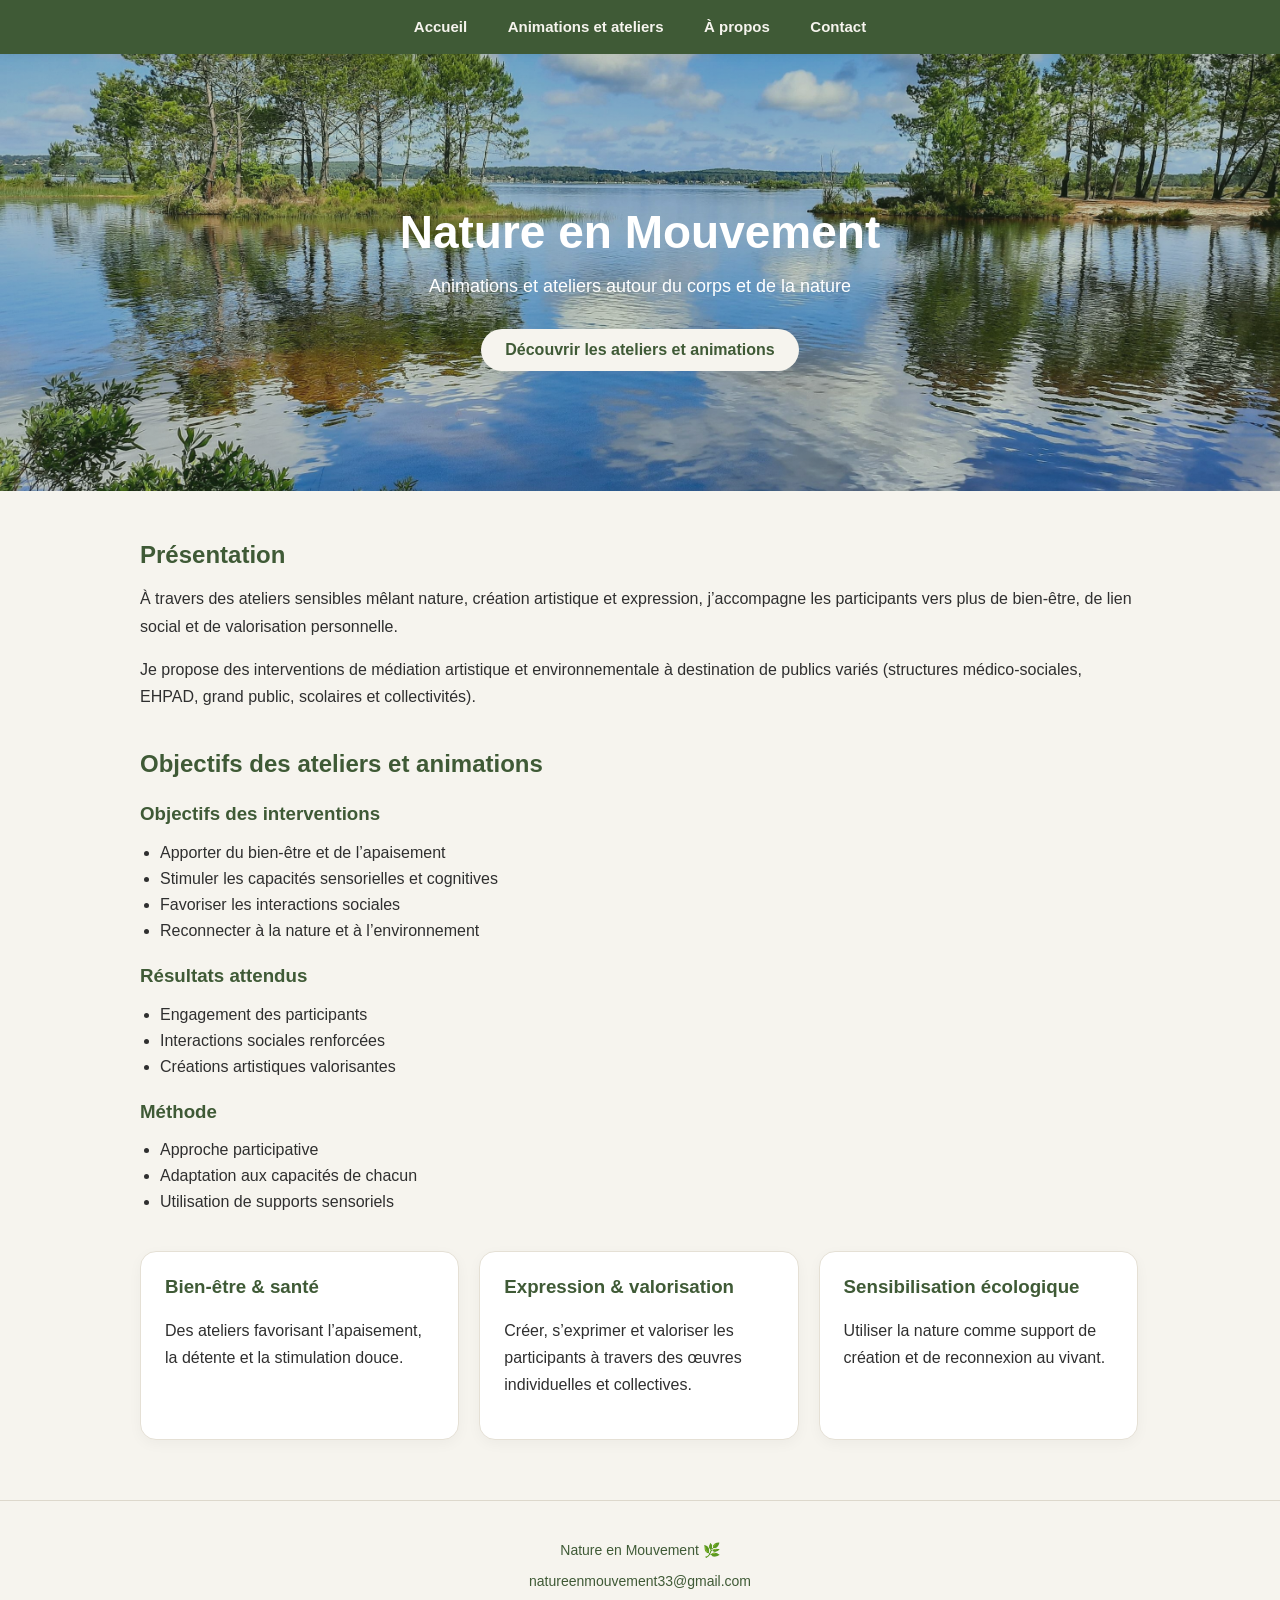
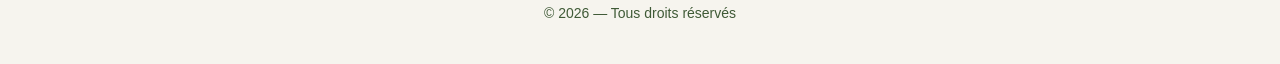
==== index.html @ a1ddd172 "Update index.html" ====
<!DOCTYPE html>
<html lang="fr">
<head>
  <meta charset="UTF-8">
  <title>Accueil</title>
  <link rel="stylesheet" href="style.css">
</head>
  
<body>

<nav>
  <a href="index.html" class="active">Accueil</a>
  <a href="animations.html">Animations et ateliers</a>
  <a href="apropos.html">À propos</a>
  <a href="contact.html">Contact</a>
</nav>

<header>
  <h1>Nature en Mouvement </h1>
  <p>Animations et ateliers autour du corps et de la nature</p>
  <a href="animations.html" class="btn">Découvrir les ateliers et animations </a>
</header>

<main>

  <section>
    <h2>Présentation</h2>
    <p>
      À travers des ateliers sensibles mêlant nature, création artistique et expression,
      j’accompagne les participants vers plus de bien-être, de lien social et de valorisation personnelle.
    </p>
    <p>
      Je propose des interventions de médiation artistique et environnementale à destination de publics variés
      (structures médico-sociales, EHPAD, grand public, scolaires et collectivités).
    </p>
  </section>

  <section>
    <h2>Objectifs des ateliers et animations</h2>

    <h3>Objectifs des interventions</h3>
    <ul>
      <li>Apporter du bien-être et de l’apaisement</li>
      <li>Stimuler les capacités sensorielles et cognitives</li>
      <li>Favoriser les interactions sociales</li>
      <li>Reconnecter à la nature et à l’environnement</li>
    </ul>

    <h3>Résultats attendus</h3>
    <ul>
      <li>Engagement des participants</li>
      <li>Interactions sociales renforcées</li>
      <li>Créations artistiques valorisantes</li>
    </ul>

    <h3>Méthode</h3>
    <ul>
      <li>Approche participative</li>
      <li>Adaptation aux capacités de chacun</li>
      <li>Utilisation de supports sensoriels</li>
    </ul>
  </section>

  <section class="cards">
    <div class="card">
      <h3>Bien-être & santé </h3>
      <p>Des ateliers favorisant l’apaisement, la détente et la stimulation douce.</p>
    </div>

    <div class="card">
      <h3>Expression & valorisation </h3>
      <p>Créer, s’exprimer et valoriser les participants à travers des œuvres individuelles et collectives.</p>
    </div>

    <div class="card">
      <h3>Sensibilisation écologique </h3>
      <p>Utiliser la nature comme support de création et de reconnexion au vivant.</p>
    </div>
  </section>

</main>
 <footer>
  <p>Nature en Mouvement 🌿</p>
  <p>
    <a href="mailto:natureenmouvement33@gmail.com">natureenmouvement33@gmail.com</a>
  </p>
  <p>© 2026 — Tous droits réservés</p>
</footer>
</body>
</html>
---- style.css ----
body {
  font-family: Arial, sans-serif;
  margin: 0;
  background: #f6f4ee;
  color: #2f2f2f;
}

nav {
  background: #3f5a36;
  padding: 18px;
  text-align: center;
  position: sticky;
  top: 0;
  box-shadow: 0 2px 8px rgba(0,0,0,0.05);
}

nav a {
  color: #f6f4ee;
  margin: 0 18px;
  text-decoration: none;
  font-weight: 600;
  font-size: 15px;
  transition: color 0.2s ease;
}
nav a:hover {
  color: #cfd8c6;
}

header {
  background: linear-gradient(rgba(63, 90, 54, 0.28), rgba(63, 90, 54, 0.28)),
              url('images/lac.jpg');
  background-size: cover;
  background-position: center;
  color: white;
  text-align: center;
  padding: 120px 20px;
}

header h1 {
  font-size: 46px;
  margin-bottom: 12px;
  font-weight: 600;
}

header p {
  font-size: 18px;
  max-width: 700px;
  margin: 0 auto;
}

.btn {
  display: inline-block;
  margin-top: 28px;
  padding: 12px 24px;
  background: #f6f4ee;
  color: #3f5a36;
  text-decoration: none;
  border-radius: 999px;
  font-weight: bold;
  white-space: nowrap;  /* ← AJOUT ICI */
}

main {
  max-width: 1000px;
  margin: 50px auto;
  padding: 0 20px;
}

section {
  margin-bottom: 40px;
}

h1, h2, h3 {
  font-weight: 600;
}

h1 {
  text-align: center;
}

h2 {
  color: #3f5a36;
  margin-bottom: 12px;
}

.cards {
  display: flex;
  gap: 20px;
  margin-top: 30px;
  flex-wrap: wrap;
}

.card {
  flex: 1 1 calc(33.33% - 14px);
  max-width: calc(33.33% - 14px);
  background: white;
  padding: 24px;
  border-radius: 16px;
  border: 1px solid #e5e0d5;
  box-shadow: 0 4px 14px rgba(0, 0, 0, 0.04);
  box-sizing: border-box;
}

.card h3 {
  color: #3f5a36;
  margin-top: 0;
}

p {
  line-height: 1.7;
}

@media (max-width: 700px) {
  header {
    padding: 90px 20px;
  }

  header h1 {
    font-size: 34px;
  }

  nav a {
    display: inline-block;
    margin: 8px 10px;
  }

  .card {
    flex: 1 1 100%;
    max-width: 100%;
  }
}
ul {
  padding-left: 20px;
  margin-bottom: 20px;
}

li {
  margin-bottom: 8px;
}

h3 {
  margin-top: 25px;
  color: #3f5a36;
}
.card img {
  width: 100%;
  aspect-ratio: 1 / 1;   /* ← carré parfait */
  object-fit: cover;     /* ← recadre sans déformer */
  border-radius: 12px;
  margin-bottom: 15px;
}
.cards-animations .card img {
  width: 80%;
  aspect-ratio: 1 / 1;
  object-fit: cover;
  border-radius: 12px;
  margin: 0 auto 20px auto;
  display: block;
}
.cards-publics .card {
  flex: 1 1 calc(50% - 10px);
  max-width: calc(50% - 10px);
}

@media (max-width: 700px) {
  .cards-publics .card {
    flex: 1 1 100%;
    max-width: 100%;
  }
}
.contact {
  text-align: center;
  margin-top: 60px;
}

.contact-box {
  margin-top: 30px;
  background: white;
  padding: 30px;
  border-radius: 16px;
  border: 1px solid #e5e0d5;
  box-shadow: 0 4px 14px rgba(0, 0, 0, 0.04);
  display: inline-block;
}

.contact-box a {
  color: #3f5a36;
  text-decoration: none;
  font-weight: bold;
}
footer {
  background: transparent;
  border-top: 1px solid #ddd8cc;
  color: #3f5a36;
  text-align: center;
  padding: 30px 20px;
  margin-top: 60px;
}

footer p {
  margin: 8px 0;
  font-size: 14px;
}

footer a {
  color: inherit;
  text-decoration: none;
}

footer a:hover {
  text-decoration: underline;
  color: #ffffff;
}
.contact-box a:hover {
  text-decoration: underline;
}
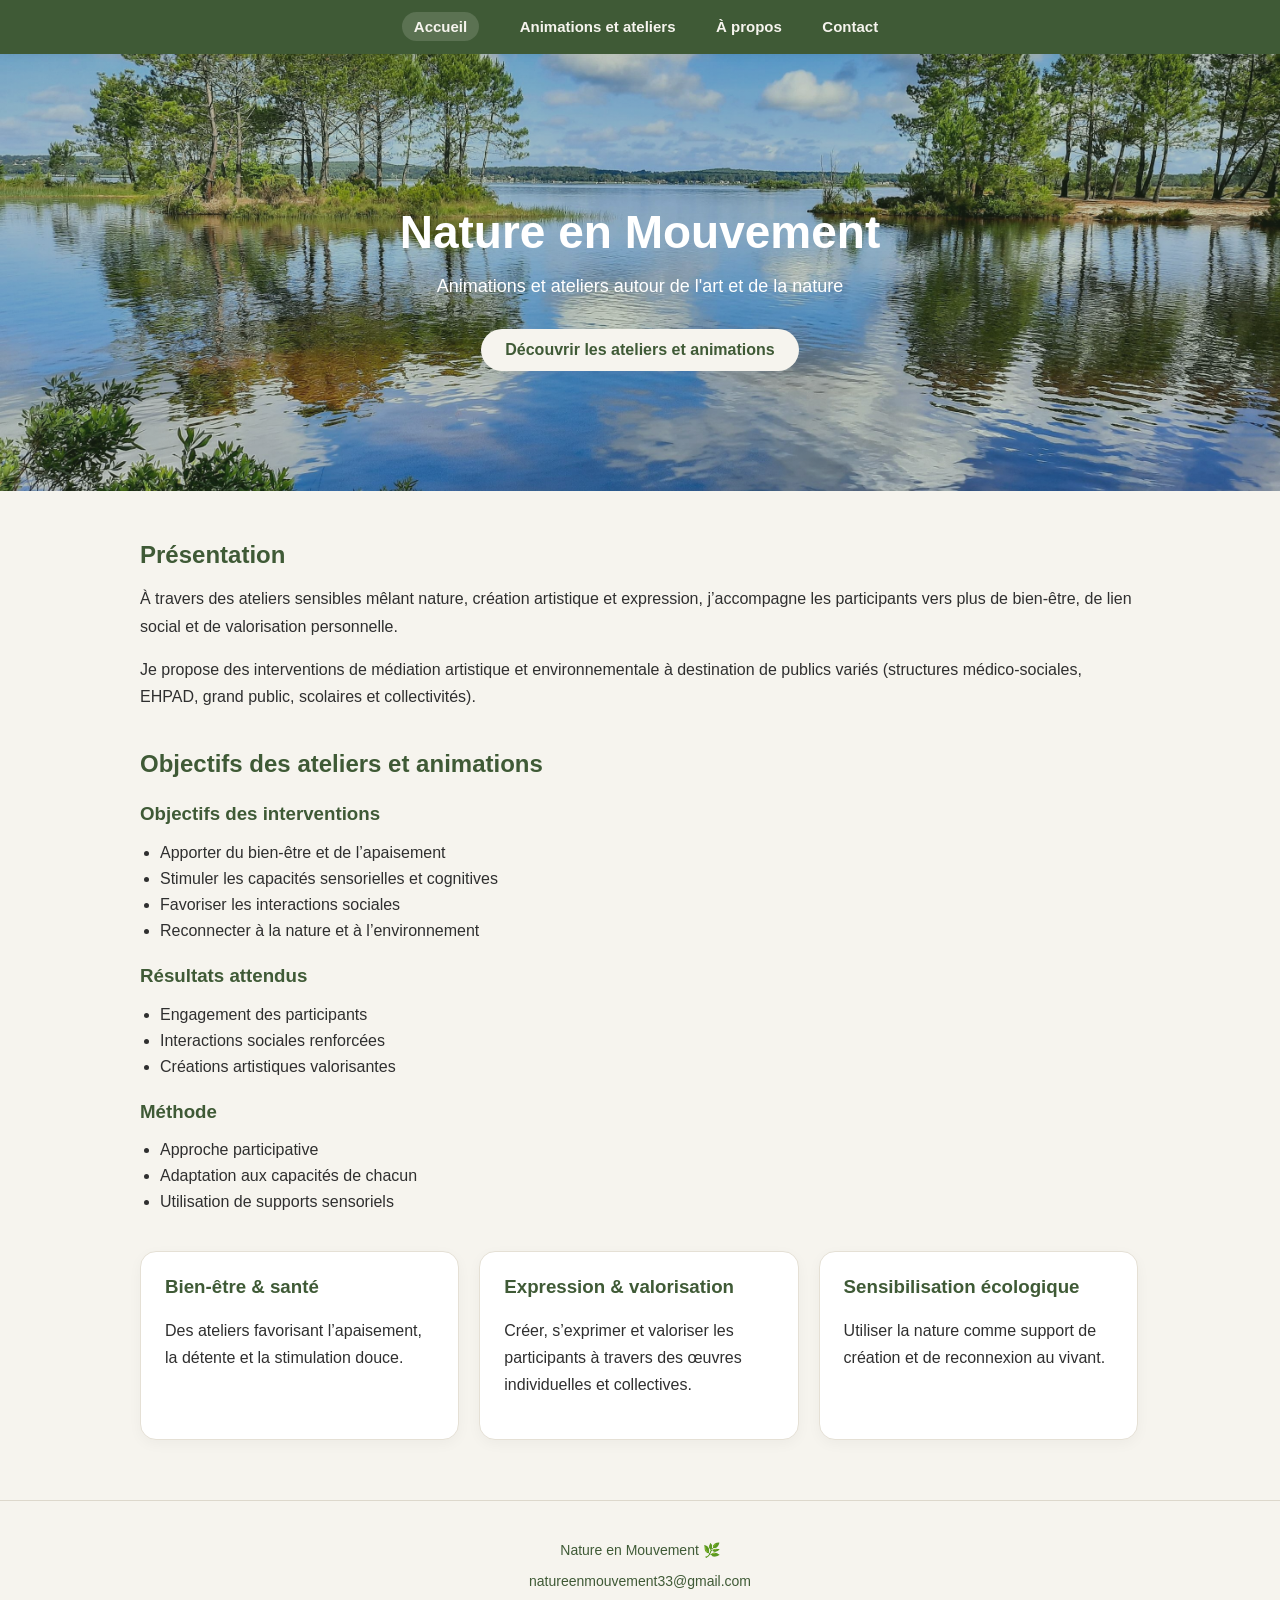
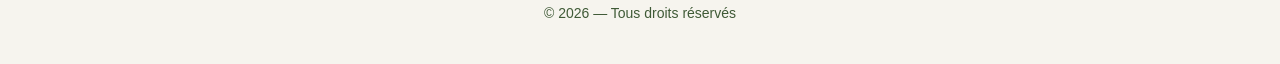
==== commit 7689cce1: "Update index.html" ====
--- a/index.html
+++ b/index.html
@@ -17,7 +17,7 @@
 
 <header>
   <h1>Nature en Mouvement </h1>
-  <p>Animations et ateliers autour du corps et de la nature</p>
+  <p>Animations et ateliers autour de l'art et de la nature</p>
   <a href="animations.html" class="btn">Découvrir les ateliers et animations </a>
 </header>
 
--- a/style.css
+++ b/style.css
@@ -214,3 +214,8 @@
 .contact-box a:hover {
   text-decoration: underline;
 }
+nav a.active {
+  background: rgba(246, 244, 238, 0.15); /* fond léger */
+  padding: 6px 12px;
+  border-radius: 999px;
+}
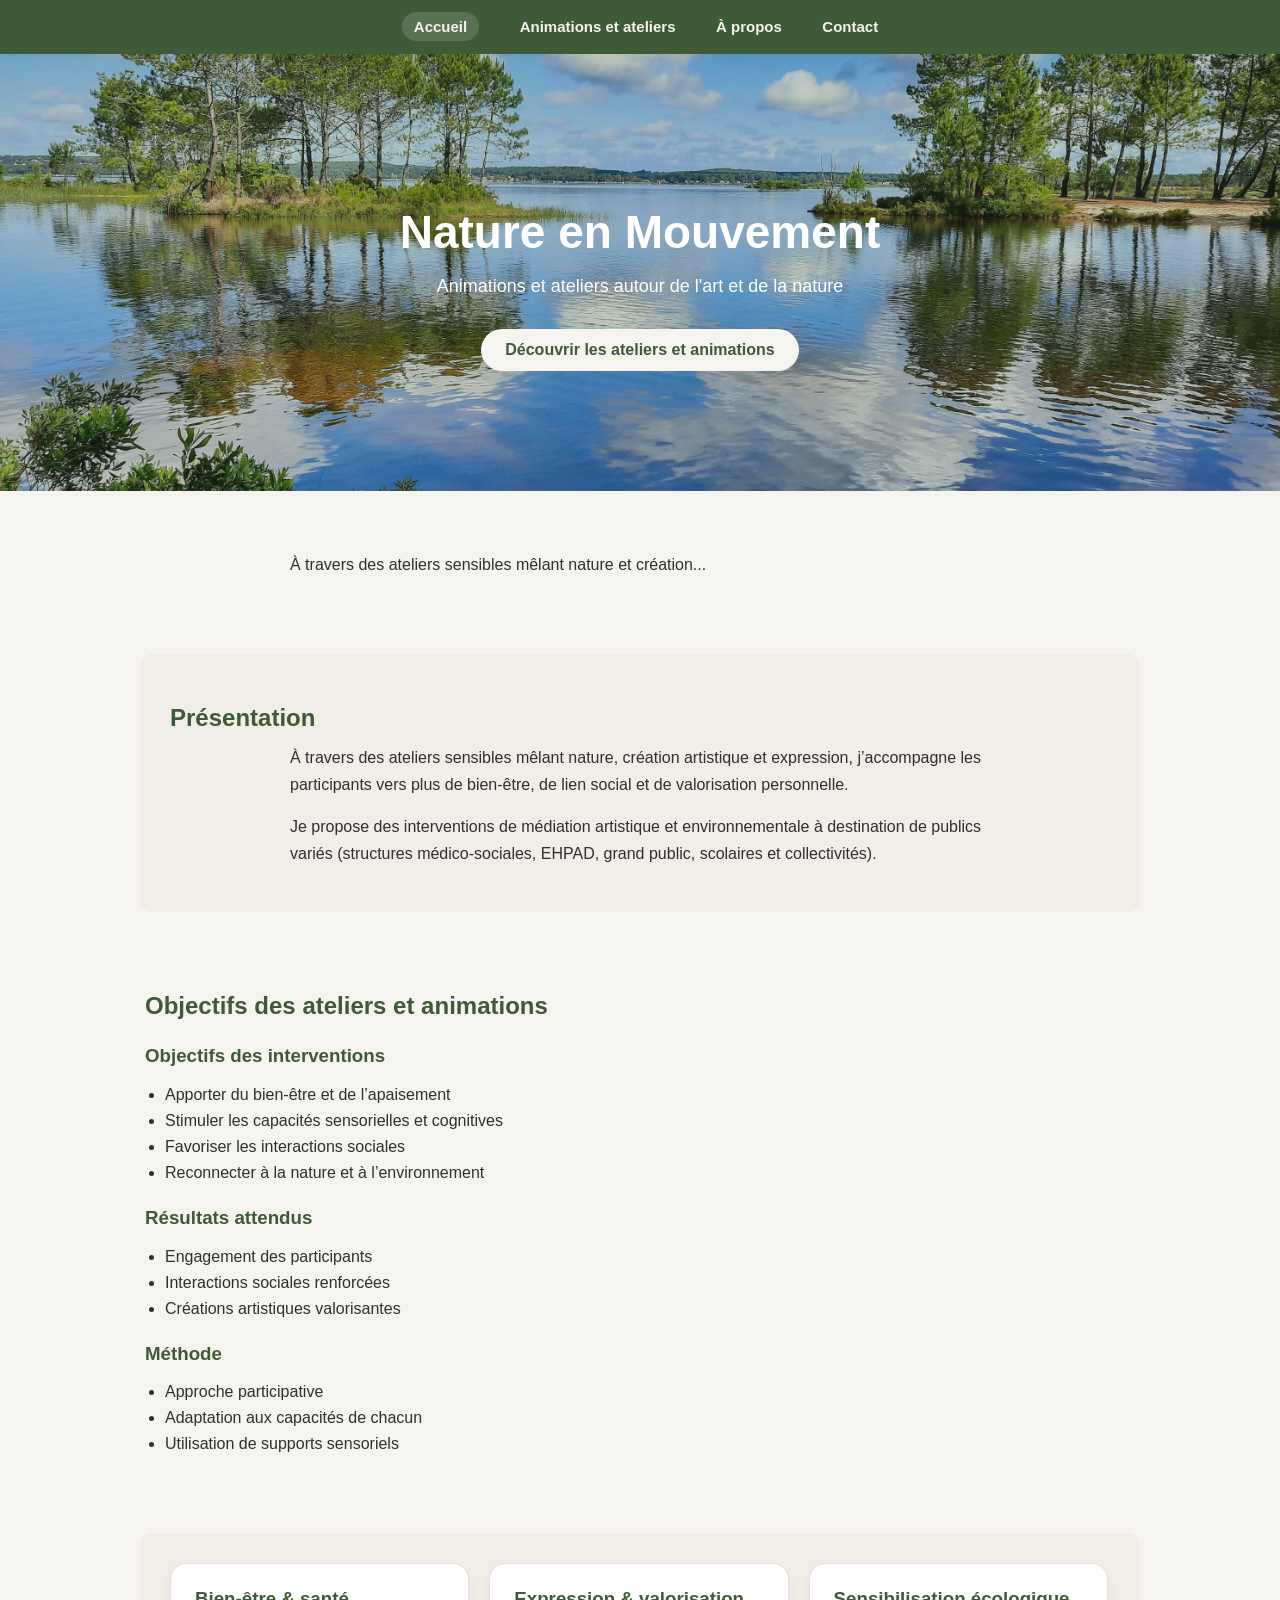
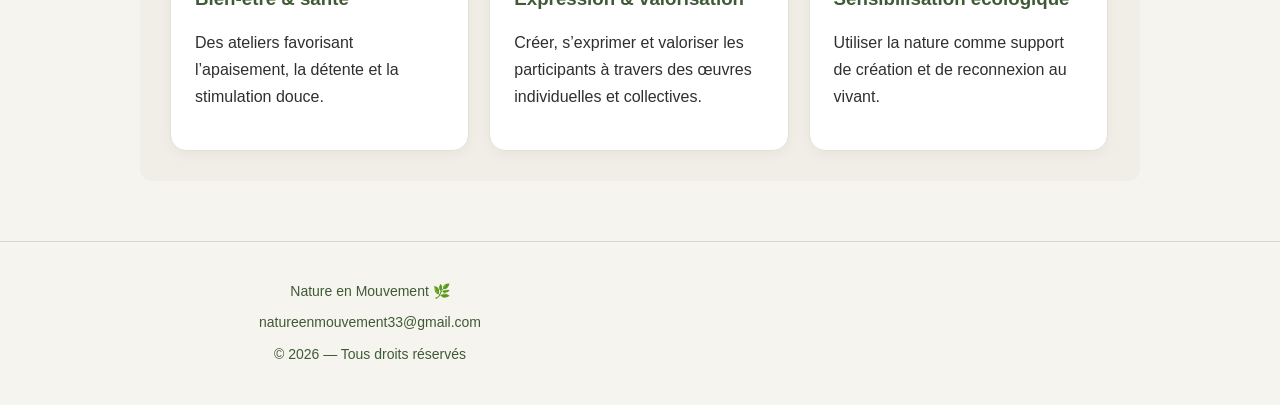
==== commit 02f6b36c: "Update index.html" ====
--- a/index.html
+++ b/index.html
@@ -22,7 +22,9 @@
 </header>
 
 <main>
-
+<section class="intro">
+  <p>À travers des ateliers sensibles mêlant nature et création...</p>
+</section>
   <section>
     <h2>Présentation</h2>
     <p>
--- a/style.css
+++ b/style.css
@@ -219,3 +219,57 @@
   padding: 6px 12px;
   border-radius: 999px;
 }
+
+.intro-profil {
+  text-align: center;
+  margin-bottom: 40px;
+}
+
+.intro-profil img {
+  width: 140px;
+  height: 140px;
+  object-fit: cover;
+  border-radius: 50%;
+  margin-bottom: 15px;
+}
+
+.cta {
+  text-align: center;
+  margin-top: 60px;
+}
+
+section {
+  margin-bottom: 50px;
+}
+
+section:nth-child(even) {
+  background: #f0eee7;
+  padding: 30px;
+  border-radius: 12px;
+}
+
+section {
+  padding: 10px 5px;
+}
+
+p {
+  max-width: 700px;
+  margin: 0 auto 15px auto;
+}
+
+.card {
+  transition: transform 0.25s ease, box-shadow 0.25s ease;
+}
+
+.card:hover {
+  transform: translateY(-6px);
+  box-shadow: 0 12px 30px rgba(0,0,0,0.08);
+}
+
+.card img {
+  transition: transform 0.3s ease;
+}
+
+.card:hover img {
+  transform: scale(1.05);
+}
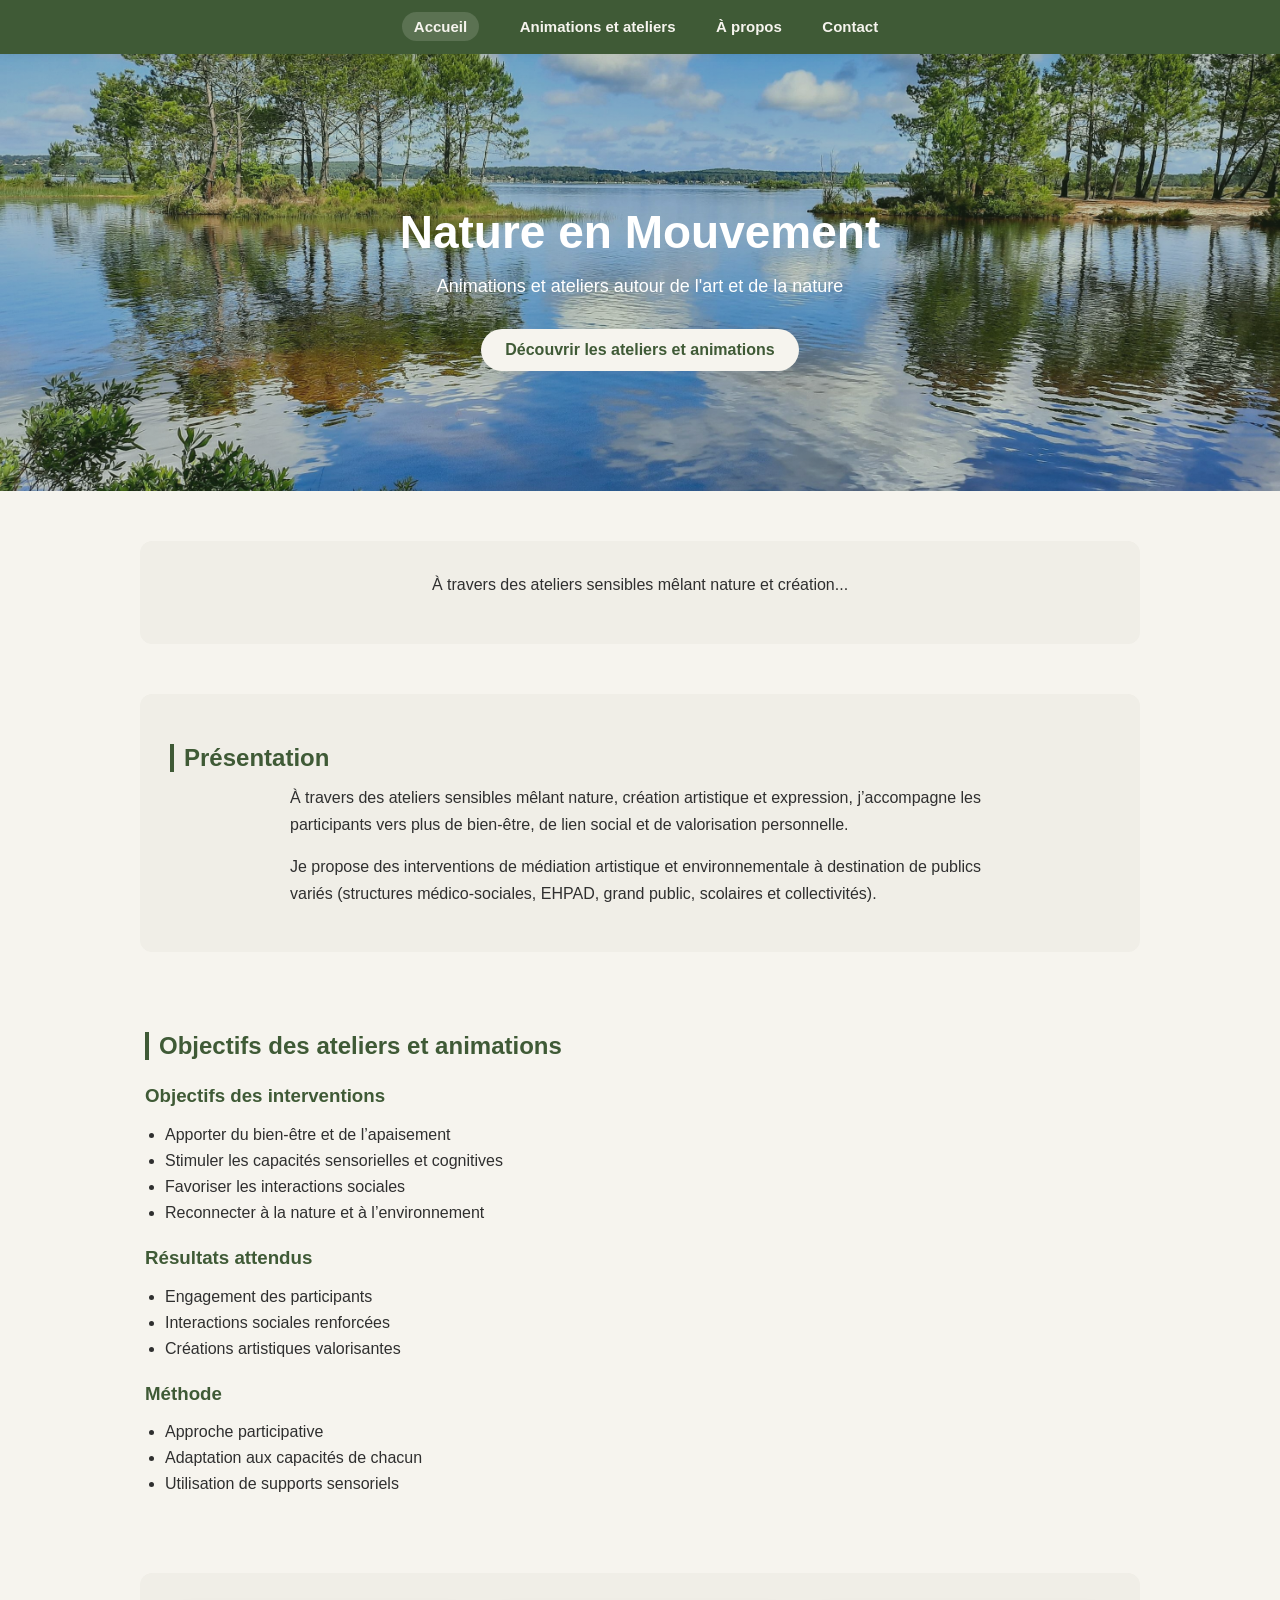
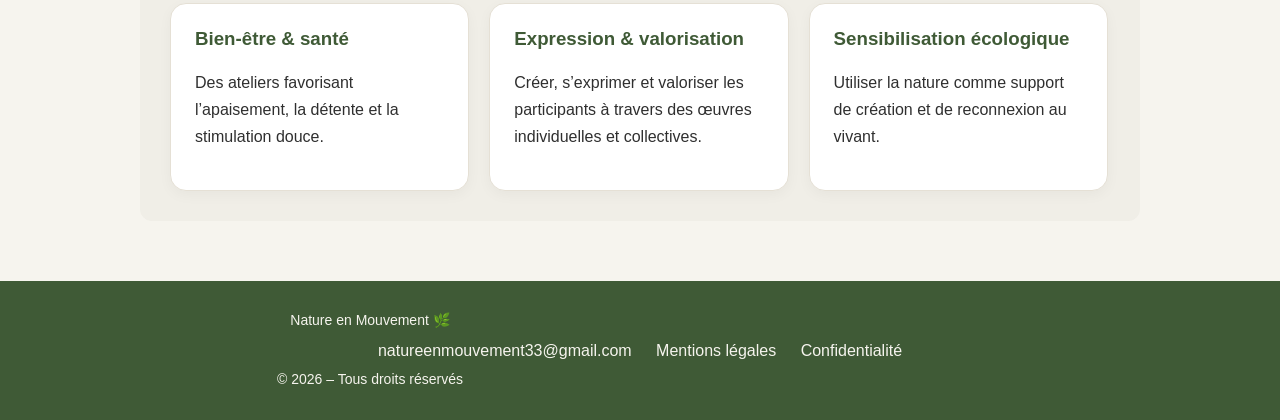
==== commit d2d0d037: "Update index.html" ====
--- a/index.html
+++ b/index.html
@@ -81,12 +81,16 @@
   </section>
 
 </main>
- <footer>
+<footer>
   <p>Nature en Mouvement 🌿</p>
-  <p>
+
+  <div class="footer-links">
     <a href="mailto:natureenmouvement33@gmail.com">natureenmouvement33@gmail.com</a>
-  </p>
-  <p>© 2026 — Tous droits réservés</p>
+    <a href="mentions.html">Mentions légales</a>
+    <a href="confidentialite.html">Confidentialité</a>
+  </div>
+
+  <p>© 2026 – Tous droits réservés</p>
 </footer>
 </body>
 </html>
--- a/style.css
+++ b/style.css
@@ -188,13 +188,27 @@
   text-decoration: none;
   font-weight: bold;
 }
+
 footer {
-  background: transparent;
-  border-top: 1px solid #ddd8cc;
-  color: #3f5a36;
-  text-align: center;
-  padding: 30px 20px;
+  background: #3f5a36;
+  color: #f6f4ee;
+  text-align: center;
+  padding: 20px;
   margin-top: 60px;
+}
+
+.footer-links {
+  margin-top: 10px;
+}
+
+.footer-links a {
+  color: #f6f4ee;
+  margin: 0 10px;
+  text-decoration: none;
+}
+
+.footer-links a:hover {
+  text-decoration: underline;
 }
 
 footer p {
@@ -273,3 +287,15 @@
 .card:hover img {
   transform: scale(1.05);
 }
+
+.intro {
+  background: #f0eee7;
+  padding: 30px;
+  border-radius: 12px;
+  text-align: center;
+}
+
+h2 {
+  border-left: 4px solid #3f5a36;
+  padding-left: 10px;
+}
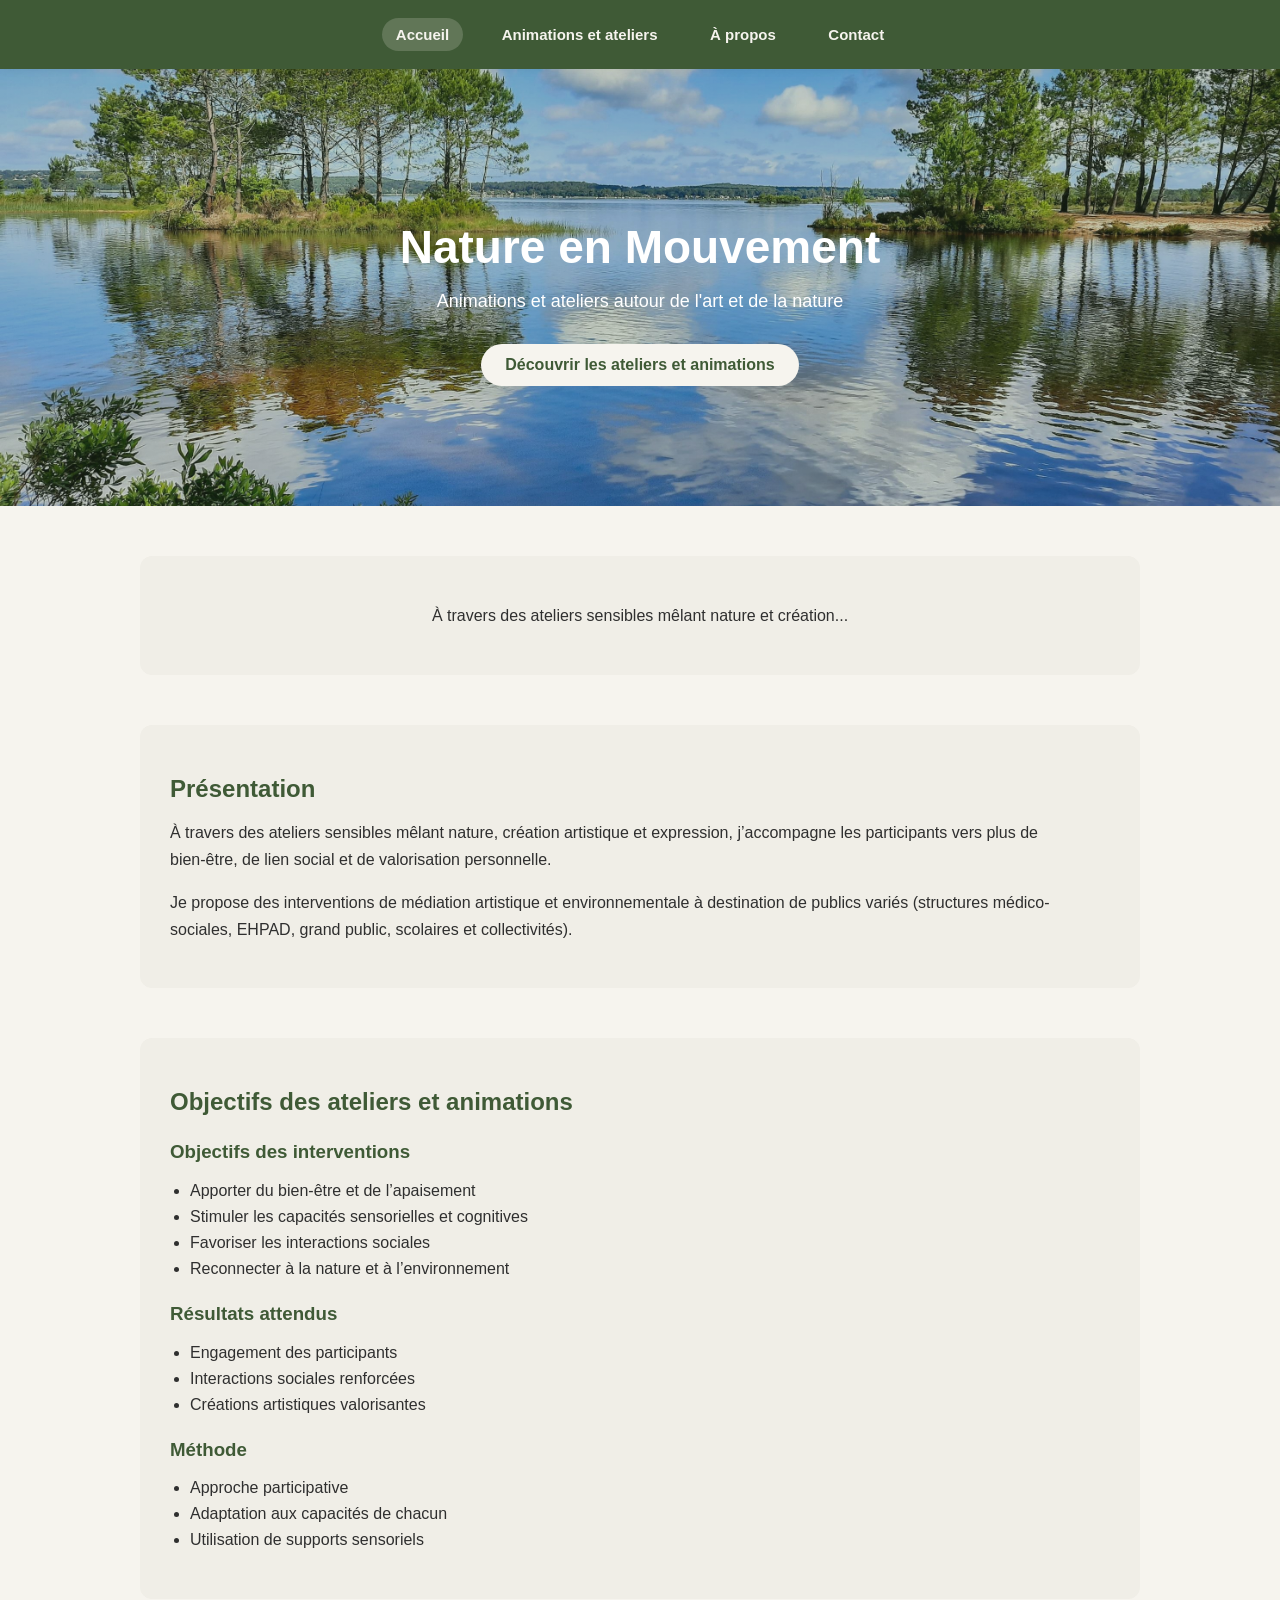
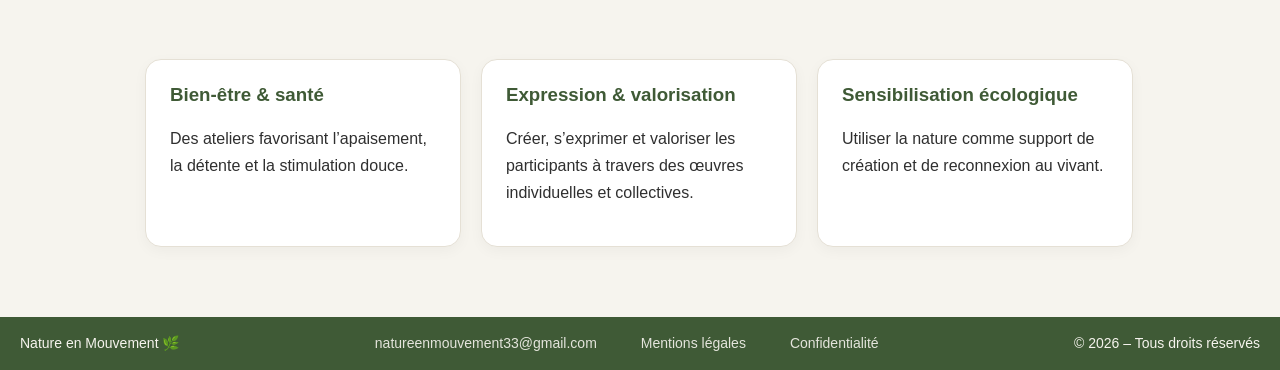
==== commit 52a76591: "Update index.html" ====
--- a/index.html
+++ b/index.html
@@ -25,43 +25,43 @@
 <section class="intro">
   <p>À travers des ateliers sensibles mêlant nature et création...</p>
 </section>
-  <section>
-    <h2>Présentation</h2>
-    <p>
-      À travers des ateliers sensibles mêlant nature, création artistique et expression,
-      j’accompagne les participants vers plus de bien-être, de lien social et de valorisation personnelle.
-    </p>
-    <p>
-      Je propose des interventions de médiation artistique et environnementale à destination de publics variés
-      (structures médico-sociales, EHPAD, grand public, scolaires et collectivités).
-    </p>
-  </section>
+<section class="section-soft">
+  <h2>Présentation</h2>
+  <p>
+    À travers des ateliers sensibles mêlant nature, création artistique et expression,
+    j’accompagne les participants vers plus de bien-être, de lien social et de valorisation personnelle.
+  </p>
+  <p>
+    Je propose des interventions de médiation artistique et environnementale à destination de publics variés
+    (structures médico-sociales, EHPAD, grand public, scolaires et collectivités).
+  </p>
+</section>
 
-  <section>
-    <h2>Objectifs des ateliers et animations</h2>
+<section class="section-soft">
+  <h2>Objectifs des ateliers et animations</h2>
 
-    <h3>Objectifs des interventions</h3>
-    <ul>
-      <li>Apporter du bien-être et de l’apaisement</li>
-      <li>Stimuler les capacités sensorielles et cognitives</li>
-      <li>Favoriser les interactions sociales</li>
-      <li>Reconnecter à la nature et à l’environnement</li>
-    </ul>
+  <h3>Objectifs des interventions</h3>
+  <ul>
+    <li>Apporter du bien-être et de l’apaisement</li>
+    <li>Stimuler les capacités sensorielles et cognitives</li>
+    <li>Favoriser les interactions sociales</li>
+    <li>Reconnecter à la nature et à l’environnement</li>
+  </ul>
 
-    <h3>Résultats attendus</h3>
-    <ul>
-      <li>Engagement des participants</li>
-      <li>Interactions sociales renforcées</li>
-      <li>Créations artistiques valorisantes</li>
-    </ul>
+  <h3>Résultats attendus</h3>
+  <ul>
+    <li>Engagement des participants</li>
+    <li>Interactions sociales renforcées</li>
+    <li>Créations artistiques valorisantes</li>
+  </ul>
 
-    <h3>Méthode</h3>
-    <ul>
-      <li>Approche participative</li>
-      <li>Adaptation aux capacités de chacun</li>
-      <li>Utilisation de supports sensoriels</li>
-    </ul>
-  </section>
+  <h3>Méthode</h3>
+  <ul>
+    <li>Approche participative</li>
+    <li>Adaptation aux capacités de chacun</li>
+    <li>Utilisation de supports sensoriels</li>
+  </ul>
+</section>
 
   <section class="cards">
     <div class="card">
--- a/style.css
+++ b/style.css
@@ -11,19 +11,32 @@
   text-align: center;
   position: sticky;
   top: 0;
+  z-index: 1000;
   box-shadow: 0 2px 8px rgba(0,0,0,0.05);
 }
 
 nav a {
   color: #f6f4ee;
-  margin: 0 18px;
+  margin: 0 10px;
   text-decoration: none;
   font-weight: 600;
   font-size: 15px;
-  transition: color 0.2s ease;
-}
+  transition: color 0.2s ease, background-color 0.25s ease, transform 0.25s ease;
+  display: inline-block;
+  padding: 8px 14px;
+  border-radius: 999px;
+}
+
 nav a:hover {
-  color: #cfd8c6;
+  color: #ffffff;
+  background: rgba(246, 244, 238, 0.15);
+  transform: translateY(-2px);
+}
+
+nav a.active {
+  background: rgba(246, 244, 238, 0.18);
+  padding: 8px 14px;
+  border-radius: 999px;
 }
 
 header {
@@ -57,7 +70,20 @@
   text-decoration: none;
   border-radius: 999px;
   font-weight: bold;
-  white-space: nowrap;  /* ← AJOUT ICI */
+  white-space: nowrap;
+
+  transition: all 0.25s ease;
+}
+
+.btn:hover {
+  background: #ebe7dc;
+  transform: translateY(-2px);
+  box-shadow: 0 6px 18px rgba(0,0,0,0.1);
+}
+
+.btn:active {
+  transform: translateY(0);
+  box-shadow: 0 2px 6px rgba(0,0,0,0.08);
 }
 
 main {
@@ -67,7 +93,14 @@
 }
 
 section {
-  margin-bottom: 40px;
+  margin-bottom: 50px;
+  padding: 10px 5px;
+}
+
+.section-soft {
+  background: #f0eee7;
+  padding: 30px;
+  border-radius: 12px;
 }
 
 h1, h2, h3 {
@@ -81,6 +114,25 @@
 h2 {
   color: #3f5a36;
   margin-bottom: 12px;
+}
+
+h3 {
+  color: #3f5a36;
+  margin-top: 25px;
+}
+
+p {
+  line-height: 1.7;
+  margin-bottom: 15px;
+}
+
+ul {
+  padding-left: 20px;
+  margin-bottom: 20px;
+}
+
+li {
+  margin-bottom: 8px;
 }
 
 .cards {
@@ -99,75 +151,43 @@
   border: 1px solid #e5e0d5;
   box-shadow: 0 4px 14px rgba(0, 0, 0, 0.04);
   box-sizing: border-box;
+  position: relative;
+  transition: transform 0.25s ease, box-shadow 0.25s ease;
+}
+
+.card:hover {
+  transform: translateY(-6px);
+  box-shadow: 0 12px 30px rgba(0,0,0,0.08);
 }
 
 .card h3 {
-  color: #3f5a36;
   margin-top: 0;
 }
 
-p {
-  line-height: 1.7;
-}
-
-@media (max-width: 700px) {
-  header {
-    padding: 90px 20px;
-  }
-
-  header h1 {
-    font-size: 34px;
-  }
-
-  nav a {
-    display: inline-block;
-    margin: 8px 10px;
-  }
-
-  .card {
-    flex: 1 1 100%;
-    max-width: 100%;
-  }
-}
-ul {
-  padding-left: 20px;
-  margin-bottom: 20px;
-}
-
-li {
-  margin-bottom: 8px;
-}
-
-h3 {
-  margin-top: 25px;
-  color: #3f5a36;
-}
 .card img {
   width: 100%;
-  aspect-ratio: 1 / 1;   /* ← carré parfait */
-  object-fit: cover;     /* ← recadre sans déformer */
-  border-radius: 12px;
-  margin-bottom: 15px;
-}
-.cards-animations .card img {
-  width: 80%;
   aspect-ratio: 1 / 1;
   object-fit: cover;
   border-radius: 12px;
+  margin-bottom: 15px;
+  transition: transform 0.3s ease;
+}
+
+.card:hover img {
+  transform: scale(1.05);
+}
+
+.cards-animations .card img {
+  width: 80%;
   margin: 0 auto 20px auto;
   display: block;
 }
+
 .cards-publics .card {
   flex: 1 1 calc(50% - 10px);
   max-width: calc(50% - 10px);
 }
 
-@media (max-width: 700px) {
-  .cards-publics .card {
-    flex: 1 1 100%;
-    max-width: 100%;
-  }
-}
 .contact {
   text-align: center;
   margin-top: 60px;
@@ -189,49 +209,15 @@
   font-weight: bold;
 }
 
-footer {
-  background: #3f5a36;
-  color: #f6f4ee;
-  text-align: center;
-  padding: 20px;
-  margin-top: 60px;
-}
-
-.footer-links {
-  margin-top: 10px;
-}
-
-.footer-links a {
-  color: #f6f4ee;
-  margin: 0 10px;
-  text-decoration: none;
-}
-
-.footer-links a:hover {
-  text-decoration: underline;
-}
-
-footer p {
-  margin: 8px 0;
-  font-size: 14px;
-}
-
-footer a {
-  color: inherit;
-  text-decoration: none;
-}
-
-footer a:hover {
-  text-decoration: underline;
-  color: #ffffff;
-}
 .contact-box a:hover {
   text-decoration: underline;
 }
-nav a.active {
-  background: rgba(246, 244, 238, 0.15); /* fond léger */
-  padding: 6px 12px;
-  border-radius: 999px;
+
+.intro {
+  background: #f0eee7;
+  padding: 30px;
+  border-radius: 12px;
+  text-align: center;
 }
 
 .intro-profil {
@@ -252,50 +238,70 @@
   margin-top: 60px;
 }
 
-section {
-  margin-bottom: 50px;
-}
-
-section:nth-child(even) {
-  background: #f0eee7;
-  padding: 30px;
-  border-radius: 12px;
-}
-
-section {
-  padding: 10px 5px;
-}
-
-p {
-  max-width: 700px;
-  margin: 0 auto 15px auto;
-}
-
-.card {
-  transition: transform 0.25s ease, box-shadow 0.25s ease;
-}
-
-.card:hover {
-  transform: translateY(-6px);
-  box-shadow: 0 12px 30px rgba(0,0,0,0.08);
-}
-
-.card img {
-  transition: transform 0.3s ease;
-}
-
-.card:hover img {
-  transform: scale(1.05);
-}
-
-.intro {
-  background: #f0eee7;
-  padding: 30px;
-  border-radius: 12px;
-  text-align: center;
-}
-
-h2 {
-  border-left: 4px solid #3f5a36;
-  padding-left: 10px;
-}
+footer {
+  background: #3f5a36;
+  color: #f6f4ee;
+  padding: 15px 20px;
+  margin-top: 60px;
+  display: flex;
+  justify-content: space-between;
+  align-items: center;
+  flex-wrap: wrap;
+}
+
+footer p {
+  margin: 0;
+  font-size: 14px;
+}
+
+.footer-links {
+  display: flex;
+  gap: 20px;
+  align-items: center;
+}
+
+.footer-links a {
+  color: #f6f4ee;
+  margin: 0 12px;
+  text-decoration: none;
+  font-size: 14px;
+  opacity: 0.9;
+  transition: opacity 0.2s ease;
+}
+
+.footer-links a:hover {
+  text-decoration: underline;
+  opacity: 1;
+  color: #ffffff;
+}
+
+footer a {
+  text-decoration: none;
+}
+
+@media (max-width: 700px) {
+  header {
+    padding: 90px 20px;
+  }
+
+  header h1 {
+    font-size: 34px;
+  }
+
+  nav a {
+    display: inline-block;
+    margin: 8px 10px;
+  }
+
+  .card,
+  .cards-publics .card {
+    flex: 1 1 100%;
+    max-width: 100%;
+  }
+
+  footer {
+    flex-direction: column;
+    text-align: center;
+    gap: 10px;
+  }
+}
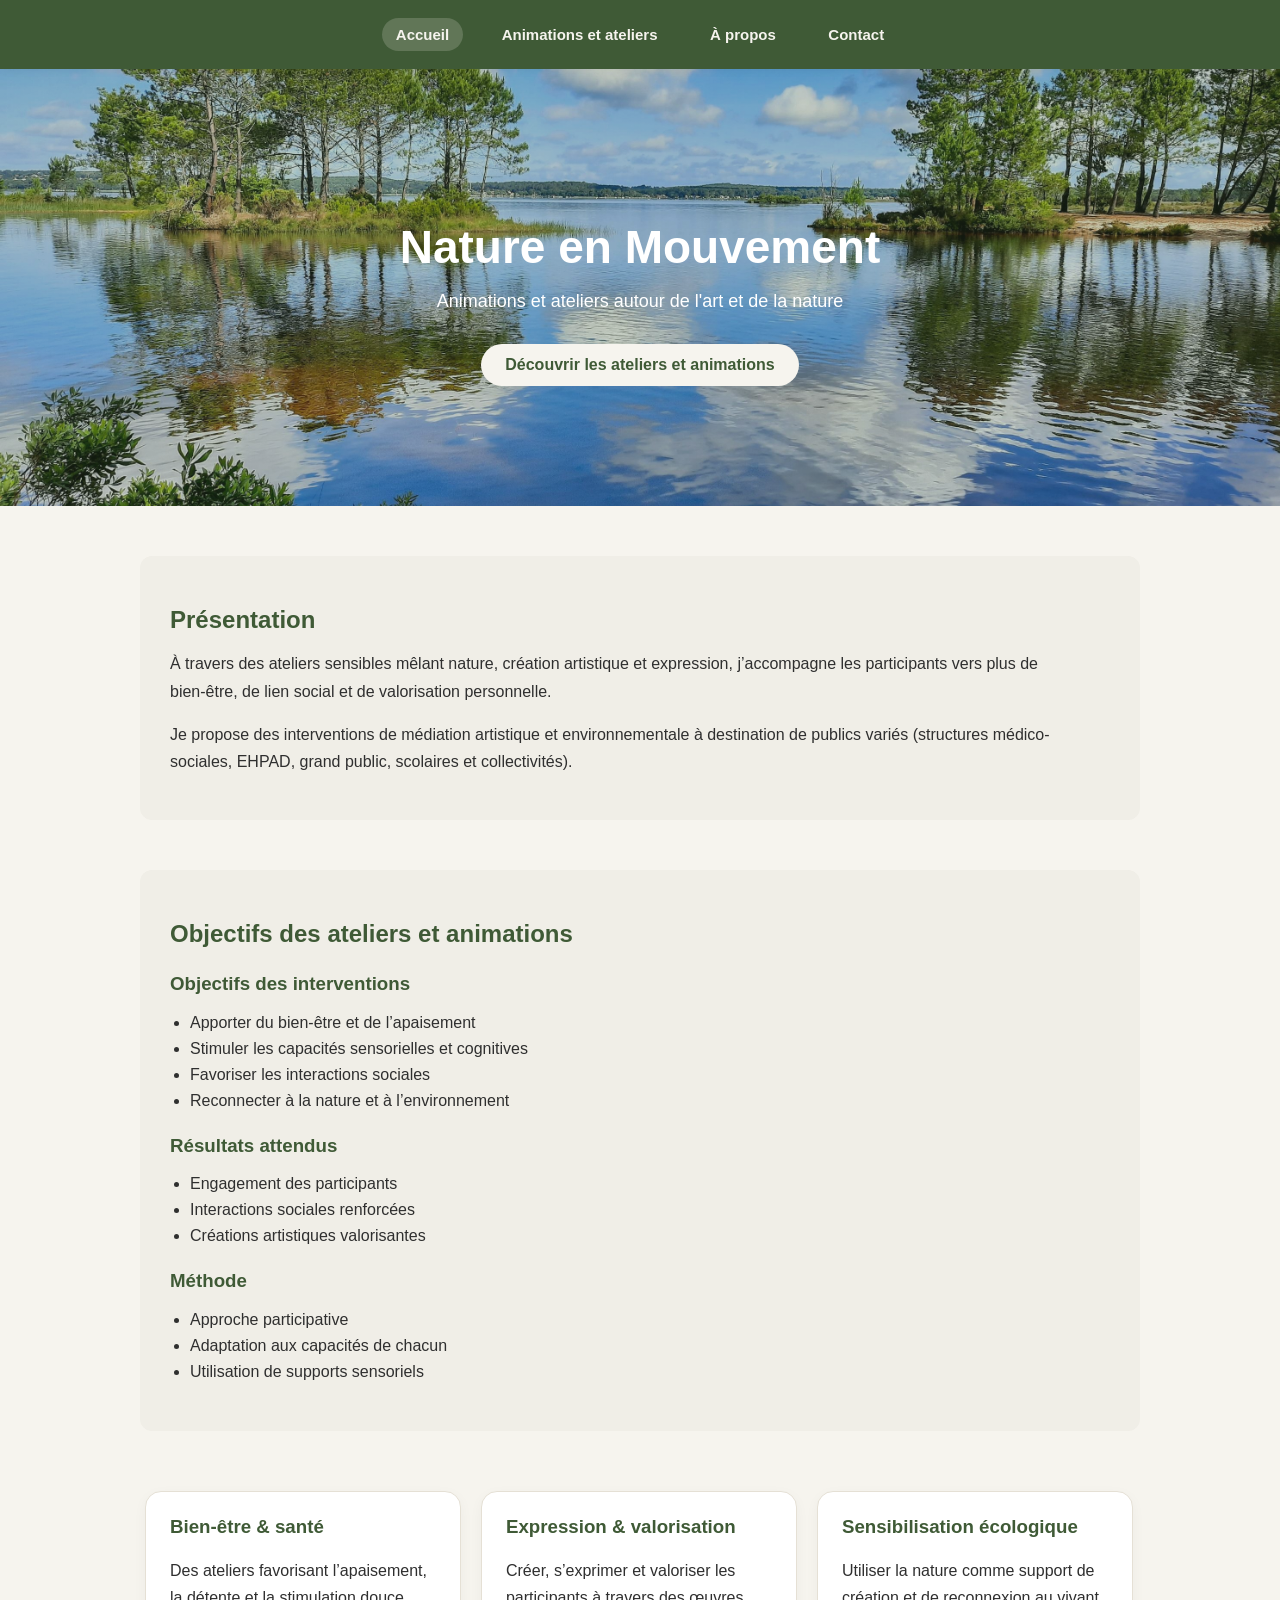
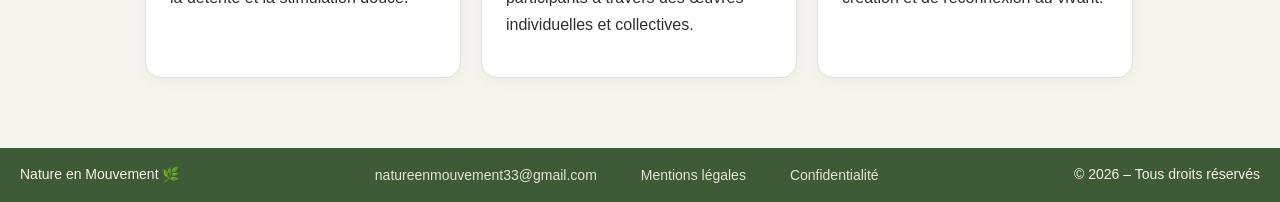
==== commit b4548eeb: "Update index.html" ====
--- a/index.html
+++ b/index.html
@@ -22,9 +22,7 @@
 </header>
 
 <main>
-<section class="intro">
-  <p>À travers des ateliers sensibles mêlant nature et création...</p>
-</section>
+
 <section class="section-soft">
   <h2>Présentation</h2>
   <p>
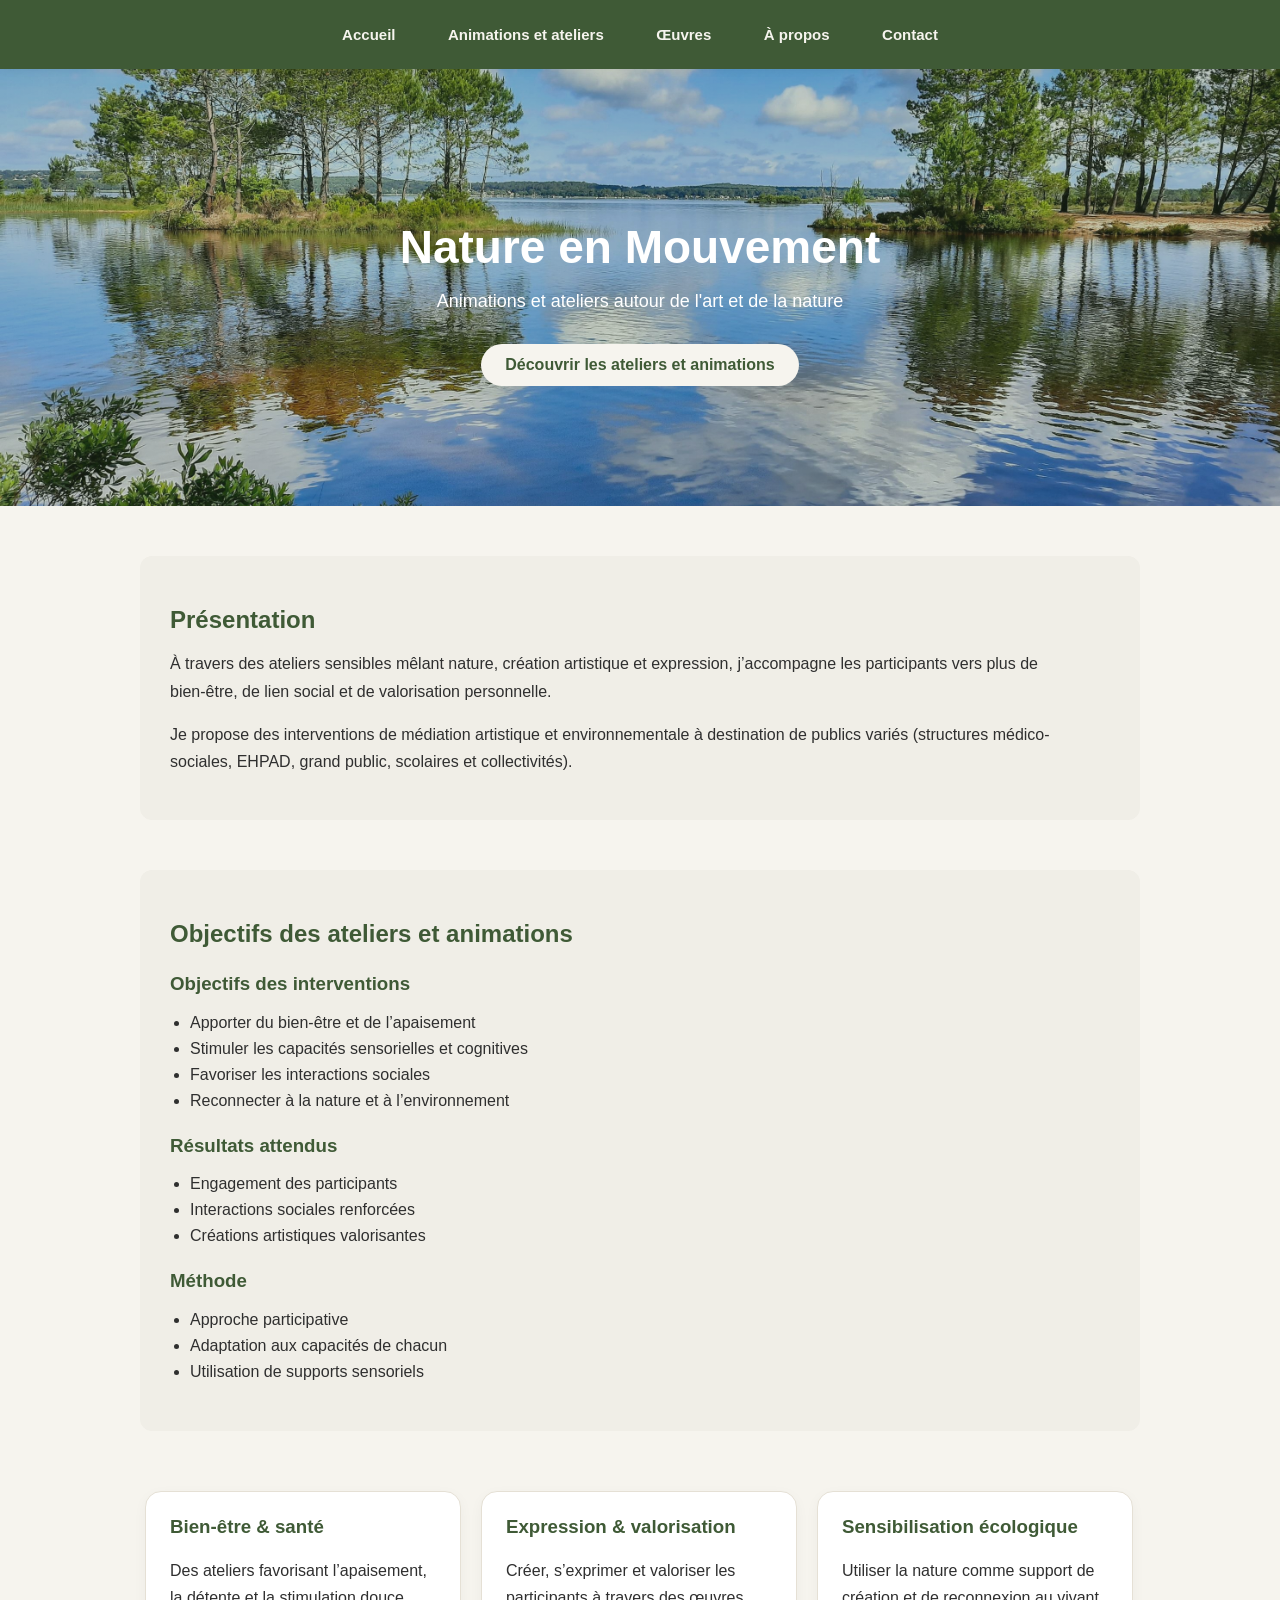
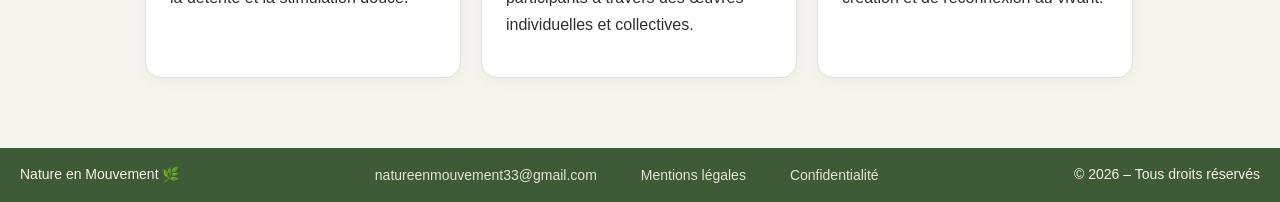
==== commit 654bf976: "Update index.html" ====
--- a/index.html
+++ b/index.html
@@ -4,13 +4,15 @@
   <meta charset="UTF-8">
   <title>Accueil</title>
   <link rel="stylesheet" href="style.css">
+  <link rel="icon" href="images/favicon.ico" type="image/x-icon">
 </head>
   
 <body>
 
 <nav>
-  <a href="index.html" class="active">Accueil</a>
+  <a href="index.html">Accueil</a>
   <a href="animations.html">Animations et ateliers</a>
+  <a href="oeuvres.html">Œuvres</a>
   <a href="apropos.html">À propos</a>
   <a href="contact.html">Contact</a>
 </nav>
--- a/style.css
+++ b/style.css
@@ -235,7 +235,21 @@
 
 .cta {
   text-align: center;
-  margin-top: 60px;
+  margin-top: 25px;
+  padding-top: 5px;
+}
+
+.cta .btn {
+  background: #3f5a36;
+  color: #f6f4ee;
+  box-shadow: 0 6px 18px rgba(63, 90, 54, 0.18);
+}
+
+.cta .btn:hover {
+  background: #4b6941;
+  color: #ffffff;
+  transform: translateY(-2px);
+  box-shadow: 0 10px 24px rgba(63, 90, 54, 0.24);
 }
 
 footer {
@@ -305,3 +319,163 @@
     gap: 10px;
   }
 }
+
+.profil-nom {
+  font-size: 13px;
+  color: #9aa59a;
+  margin-top: 8px;
+  font-style: italic;
+}
+
+.cards-animations-list .card {
+  flex: 1 1 calc(33.33% - 14px);
+  max-width: calc(33.33% - 14px);
+}
+
+.cards-animations-list .card img {
+  width: 100%;
+  aspect-ratio: 1 / 1;
+  object-fit: cover;
+  border-radius: 12px;
+  margin-bottom: 15px;
+  display: block;
+}
+
+.card-link {
+  text-decoration: none;
+  color: inherit;
+}
+
+.card-link:hover h3 {
+  color: #2f4729;
+}
+
+.public {
+  color: #6f7868;
+  font-size: 14px;
+  margin-top: 5px;
+}
+
+@media (max-width: 700px) {
+  .cards-animations-list .card {
+    flex: 1 1 100%;
+    max-width: 100%;
+  }
+}
+
+@media (max-width: 700px) {
+  .cards-public-categories .card {
+    flex: 1 1 calc(50% - 10px);
+    max-width: calc(50% - 10px);
+  }
+}
+
+.cards-public-categories .card {
+  flex: 1 1 calc(25% - 15px);
+  max-width: calc(25% - 15px);
+  text-decoration: none;
+  color: inherit;
+}
+
+.cards-public-categories .card img {
+  width: 100%;
+  aspect-ratio: 1 / 1;
+  object-fit: cover;
+  border-radius: 12px;
+  margin-bottom: 12px;
+  display: block;
+}
+
+.card-link {
+  text-decoration: none;
+  color: inherit;
+}
+
+.card-link:hover h3 {
+  color: #2f4729;
+}
+
+.btn-cta {
+  background: #3f5a36;
+  color: #f6f4ee;
+  box-shadow: 0 6px 18px rgba(63, 90, 54, 0.18);
+}
+
+.btn-cta:hover {
+  background: #4b6941;
+  color: #ffffff;
+  transform: translateY(-2px);
+  box-shadow: 0 10px 24px rgba(63, 90, 54, 0.24);
+}
+
+.cta {
+  text-align: center;
+  margin-top: 30px;
+  margin-bottom: 20px;
+}
+
+.cta p {
+  margin-bottom: 10px;
+}
+
+@media (max-width: 700px) {
+  .cards-public-categories .card {
+    flex: 1 1 100%;
+    max-width: 100%;
+  }
+}
+
+.cards-detail .card {
+  flex: 1 1 calc(33.33% - 14px);
+  max-width: calc(33.33% - 14px);
+}
+
+.cards-detail .card img {
+  width: 100%;
+  aspect-ratio: 1 / 1;
+  object-fit: cover;
+  border-radius: 12px;
+  margin-bottom: 15px;
+  display: block;
+}
+
+@media (max-width: 700px) {
+  .cards-detail .card {
+    flex: 1 1 100%;
+    max-width: 100%;
+  }
+}
+
+.cards-public-categories .description {
+  font-size: 13px;
+  color: #6f7868;
+  margin-top: 6px;
+  line-height: 1.4;
+}
+
+.cards-oeuvres .card {
+  flex: 1 1 calc(33.33% - 14px);
+  max-width: calc(33.33% - 14px);
+  text-align: center;
+}
+
+.cards-oeuvres img {
+  width: 100%;
+  aspect-ratio: 1 / 1;
+  object-fit: cover;
+  border-radius: 12px;
+  margin-bottom: 8px;
+}
+
+.titre-oeuvre {
+  font-size: 13px;
+  color: #7d8774;
+  margin: 0;
+}
+
+@media (max-width: 700px) {
+  .cards-oeuvres .card {
+    flex: 1 1 100%;
+    max-width: 100%;
+  }
+}
